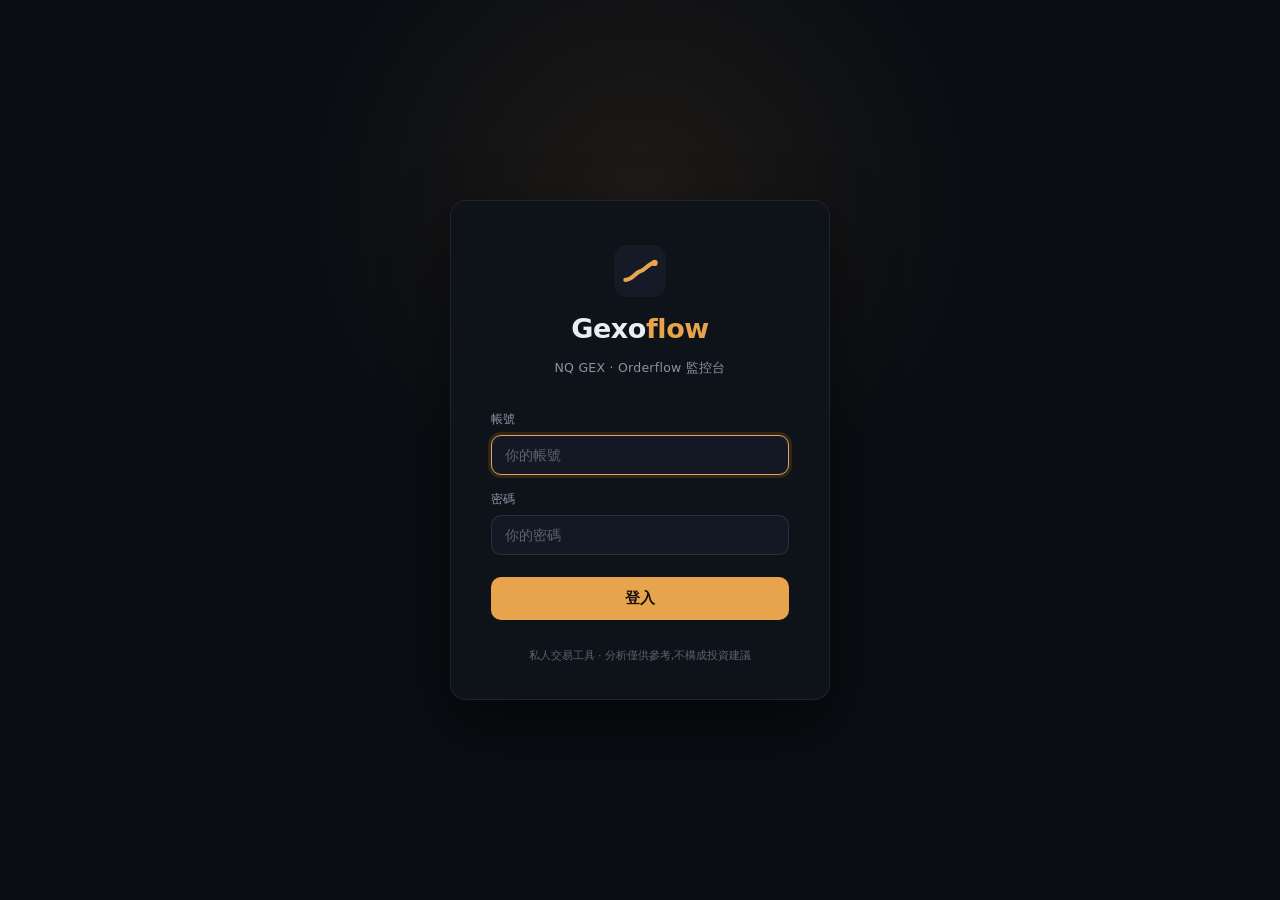
==== web/login.html @ d83c819c "Gexoflow 品牌、自訂登入頁、整體配色統一" ====
<!doctype html>
<html lang="zh-Hant">
<head>
<meta charset="utf-8">
<meta name="viewport" content="width=device-width, initial-scale=1">
<title>登入 · Gexoflow</title>
<link rel="icon" href="data:image/svg+xml,%3Csvg xmlns='http://www.w3.org/2000/svg' viewBox='0 0 32 32'%3E%3Crect width='32' height='32' rx='8' fill='%23151b26'/%3E%3Cpath d='M7 21.5 C 11.5 21.5 13.5 16.5 16.5 16 C 19 15.5 21.5 11 25 11' fill='none' stroke='%23e7a44c' stroke-width='2.6' stroke-linecap='round'/%3E%3Ccircle cx='25' cy='11' r='1.9' fill='%23e7a44c'/%3E%3C/svg%3E">
<style>
  :root{color-scheme:dark}
  *{box-sizing:border-box;margin:0;padding:0}
  html,body{height:100%}
  body{
    font-family:-apple-system,BlinkMacSystemFont,"SF Pro Text","PingFang TC","Noto Sans TC","Microsoft JhengHei",system-ui,sans-serif;
    background:#0a0d12;color:#e9edf4;-webkit-font-smoothing:antialiased;
    display:flex;align-items:center;justify-content:center;padding:24px;position:relative;overflow:hidden;
  }
  body::before{ /* 頂端很淡的琥珀光暈,營造深度但不搶戲 */
    content:'';position:absolute;top:-20%;left:50%;transform:translateX(-50%);
    width:760px;height:760px;border-radius:50%;
    background:radial-gradient(circle,rgba(231,164,76,.09),rgba(231,164,76,0) 62%);
    pointer-events:none;
  }
  .card{
    position:relative;width:100%;max-width:380px;
    background:#0e1219;border:1px solid rgba(255,255,255,.075);
    border-radius:16px;padding:44px 40px 36px;
    box-shadow:0 24px 60px rgba(0,0,0,.5);
  }
  .brand{display:flex;flex-direction:column;align-items:center;gap:16px;margin-bottom:34px}
  .mark svg{display:block}
  .word{font-size:27px;font-weight:700;letter-spacing:-.015em}
  .word b{font-weight:700;color:#e7a44c}
  .sub{font-size:12.5px;color:#8a93a4;letter-spacing:.02em}
  .field{margin-bottom:16px}
  .field label{display:block;font-size:12px;color:#8a93a4;margin-bottom:7px}
  .field input{
    width:100%;background:#131824;border:1px solid rgba(255,255,255,.1);border-radius:10px;
    padding:11px 13px;color:#e9edf4;font-size:14px;outline:none;transition:border-color .15s,box-shadow .15s;
  }
  .field input:focus{border-color:#e7a44c;box-shadow:0 0 0 3px rgba(231,164,76,.14)}
  .field input::placeholder{color:#5a6472}
  .go{
    width:100%;margin-top:6px;padding:12px;border:0;border-radius:10px;cursor:pointer;
    background:#e7a44c;color:#16100a;font-size:14.5px;font-weight:650;font-family:inherit;
    transition:background .15s,transform .05s;
  }
  .go:hover{background:#f0b05c}
  .go:active{transform:translateY(1px)}
  .go:disabled{opacity:.6;cursor:default}
  .err{display:none;margin-top:14px;font-size:12.5px;color:#ff5c6c;text-align:center}
  .err.show{display:block}
  .foot{margin-top:28px;text-align:center;font-size:11px;color:#5a6472}
</style>
</head>
<body>
  <div class="card">
    <div class="brand">
      <div class="mark">
        <svg width="52" height="52" viewBox="0 0 32 32" aria-hidden="true"><rect width="32" height="32" rx="8" fill="#151b26"/><path d="M7 21.5 C 11.5 21.5 13.5 16.5 16.5 16 C 19 15.5 21.5 11 25 11" fill="none" stroke="#e7a44c" stroke-width="2.6" stroke-linecap="round"/><circle cx="25" cy="11" r="1.9" fill="#e7a44c"/></svg>
      </div>
      <div class="word">Gexo<b>flow</b></div>
      <div class="sub">NQ GEX · Orderflow 監控台</div>
    </div>

    <form id="loginForm" autocomplete="on">
      <div class="field">
        <label for="u">帳號</label>
        <input id="u" name="username" type="text" autocomplete="username" placeholder="你的帳號" required autofocus>
      </div>
      <div class="field">
        <label for="p">密碼</label>
        <input id="p" name="password" type="password" autocomplete="current-password" placeholder="你的密碼" required>
      </div>
      <button class="go" id="go" type="submit">登入</button>
      <div class="err" id="err">帳號或密碼錯誤</div>
    </form>

    <div class="foot">私人交易工具 · 分析僅供參考,不構成投資建議</div>
  </div>

<script>
(function () {
  var u = document.getElementById('u'), p = document.getElementById('p');
  var go = document.getElementById('go'), err = document.getElementById('err');
  var form = document.getElementById('loginForm');

  // 若已經登入,直接進主畫面
  fetch('/api/status', { headers: { 'Accept': 'application/json' } })
    .then(function (r) { if (r.ok) location.href = '/'; })
    .catch(function () {});

  form.addEventListener('submit', function (e) {
    e.preventDefault();
    err.classList.remove('show');
    go.disabled = true; go.textContent = '登入中…';
    fetch('/api/login', {
      method: 'POST',
      headers: { 'Content-Type': 'application/json' },
      body: JSON.stringify({ user: u.value, pass: p.value })
    }).then(function (r) {
      if (r.ok) { location.href = '/'; return; }
      err.classList.add('show');
      p.value = '';
      p.focus();
      go.disabled = false; go.textContent = '登入';
    }).catch(function () {
      err.textContent = '連線失敗,請稍後再試';
      err.classList.add('show');
      go.disabled = false; go.textContent = '登入';
    });
  });
})();
</script>
</body>
</html>
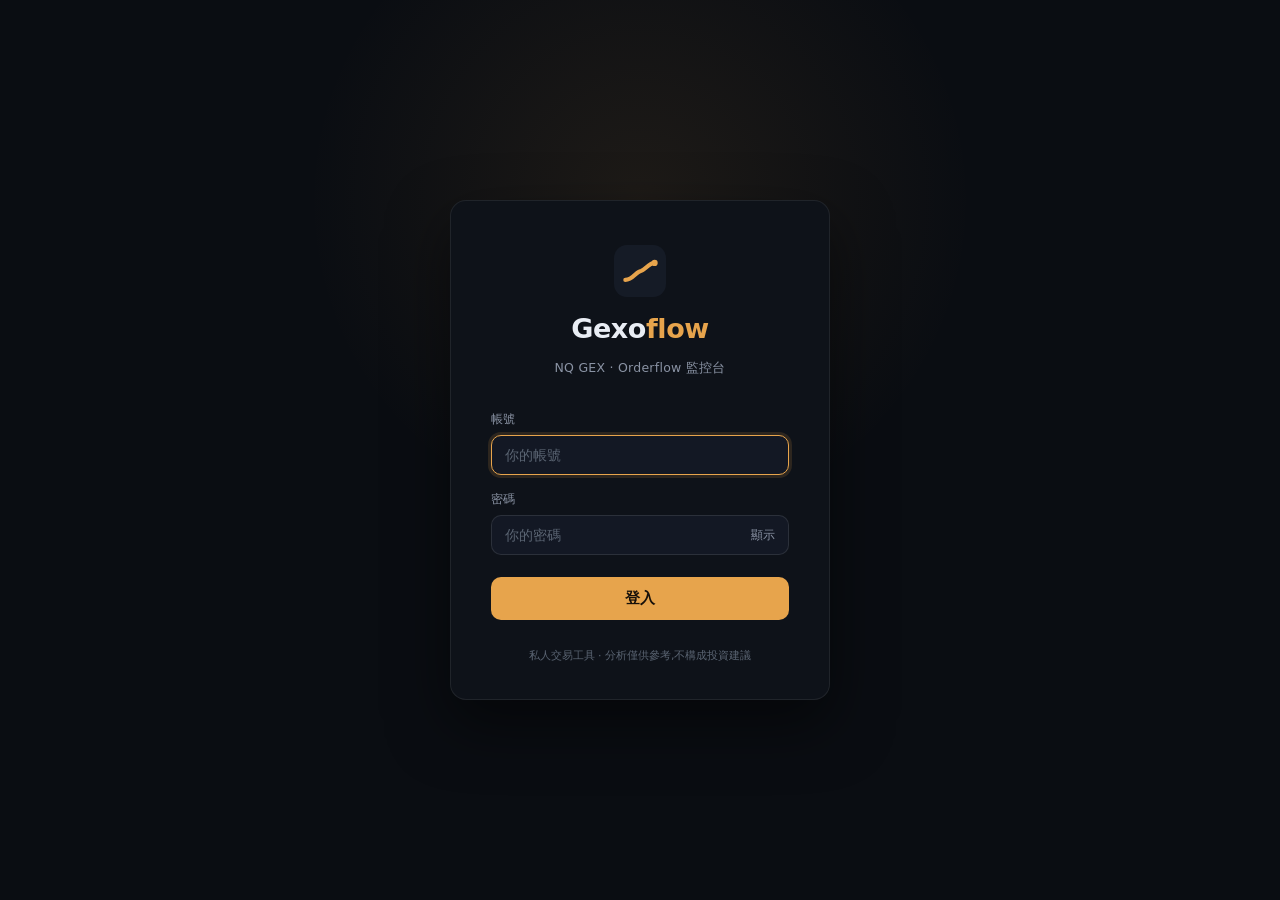
==== commit 5cb9e660: "登入改為傳統表單送出,修正登入無反應" ====
--- a/web/login.html
+++ b/web/login.html
@@ -39,6 +39,10 @@
   }
   .field input:focus{border-color:#e7a44c;box-shadow:0 0 0 3px rgba(231,164,76,.14)}
   .field input::placeholder{color:#5a6472}
+  .pwrap{position:relative}
+  .pwrap input{padding-right:56px}
+  .eye{position:absolute;top:50%;right:8px;transform:translateY(-50%);background:none;border:0;color:#8a93a4;font-size:12px;cursor:pointer;padding:4px 6px;font-family:inherit}
+  .eye:hover{color:#e9edf4}
   .go{
     width:100%;margin-top:6px;padding:12px;border:0;border-radius:10px;cursor:pointer;
     background:#e7a44c;color:#16100a;font-size:14.5px;font-weight:650;font-family:inherit;
@@ -62,14 +66,17 @@
       <div class="sub">NQ GEX · Orderflow 監控台</div>
     </div>
 
-    <form id="loginForm" autocomplete="on">
+    <form id="loginForm" method="post" action="/api/login" autocomplete="on">
       <div class="field">
         <label for="u">帳號</label>
-        <input id="u" name="username" type="text" autocomplete="username" placeholder="你的帳號" required autofocus>
+        <input id="u" name="user" type="text" autocomplete="username" placeholder="你的帳號" required autofocus>
       </div>
       <div class="field">
         <label for="p">密碼</label>
-        <input id="p" name="password" type="password" autocomplete="current-password" placeholder="你的密碼" required>
+        <div class="pwrap">
+          <input id="p" name="pass" type="password" autocomplete="current-password" placeholder="你的密碼" required>
+          <button type="button" id="eye" class="eye">顯示</button>
+        </div>
       </div>
       <button class="go" id="go" type="submit">登入</button>
       <div class="err" id="err">帳號或密碼錯誤</div>
@@ -80,35 +87,22 @@
 
 <script>
 (function () {
-  var u = document.getElementById('u'), p = document.getElementById('p');
-  var go = document.getElementById('go'), err = document.getElementById('err');
-  var form = document.getElementById('loginForm');
-
-  // 若已經登入,直接進主畫面
-  fetch('/api/status', { headers: { 'Accept': 'application/json' } })
-    .then(function (r) { if (r.ok) location.href = '/'; })
-    .catch(function () {});
-
-  form.addEventListener('submit', function (e) {
-    e.preventDefault();
-    err.classList.remove('show');
-    go.disabled = true; go.textContent = '登入中…';
-    fetch('/api/login', {
-      method: 'POST',
-      headers: { 'Content-Type': 'application/json' },
-      body: JSON.stringify({ user: u.value, pass: p.value })
-    }).then(function (r) {
-      if (r.ok) { location.href = '/'; return; }
+  // 顯示密碼切換(選用功能,不影響登入)
+  var eye = document.getElementById('eye'), p = document.getElementById('p');
+  if (eye && p) {
+    eye.addEventListener('click', function () {
+      if (p.type === 'password') { p.type = 'text'; eye.textContent = '隱藏'; }
+      else { p.type = 'password'; eye.textContent = '顯示'; }
+    });
+  }
+  // 帳密錯誤時,伺服器會導回 /login?e=1,這裡把錯誤訊息顯示出來
+  if (location.search.indexOf('e=1') !== -1 || location.search.indexOf('e=2') !== -1) {
+    var err = document.getElementById('err');
+    if (err) {
+      err.textContent = location.search.indexOf('e=2') !== -1 ? '登入系統暫時無法使用,請稍後再試' : '帳號或密碼錯誤';
       err.classList.add('show');
-      p.value = '';
-      p.focus();
-      go.disabled = false; go.textContent = '登入';
-    }).catch(function () {
-      err.textContent = '連線失敗,請稍後再試';
-      err.classList.add('show');
-      go.disabled = false; go.textContent = '登入';
-    });
-  });
+    }
+  }
 })();
 </script>
 </body>
